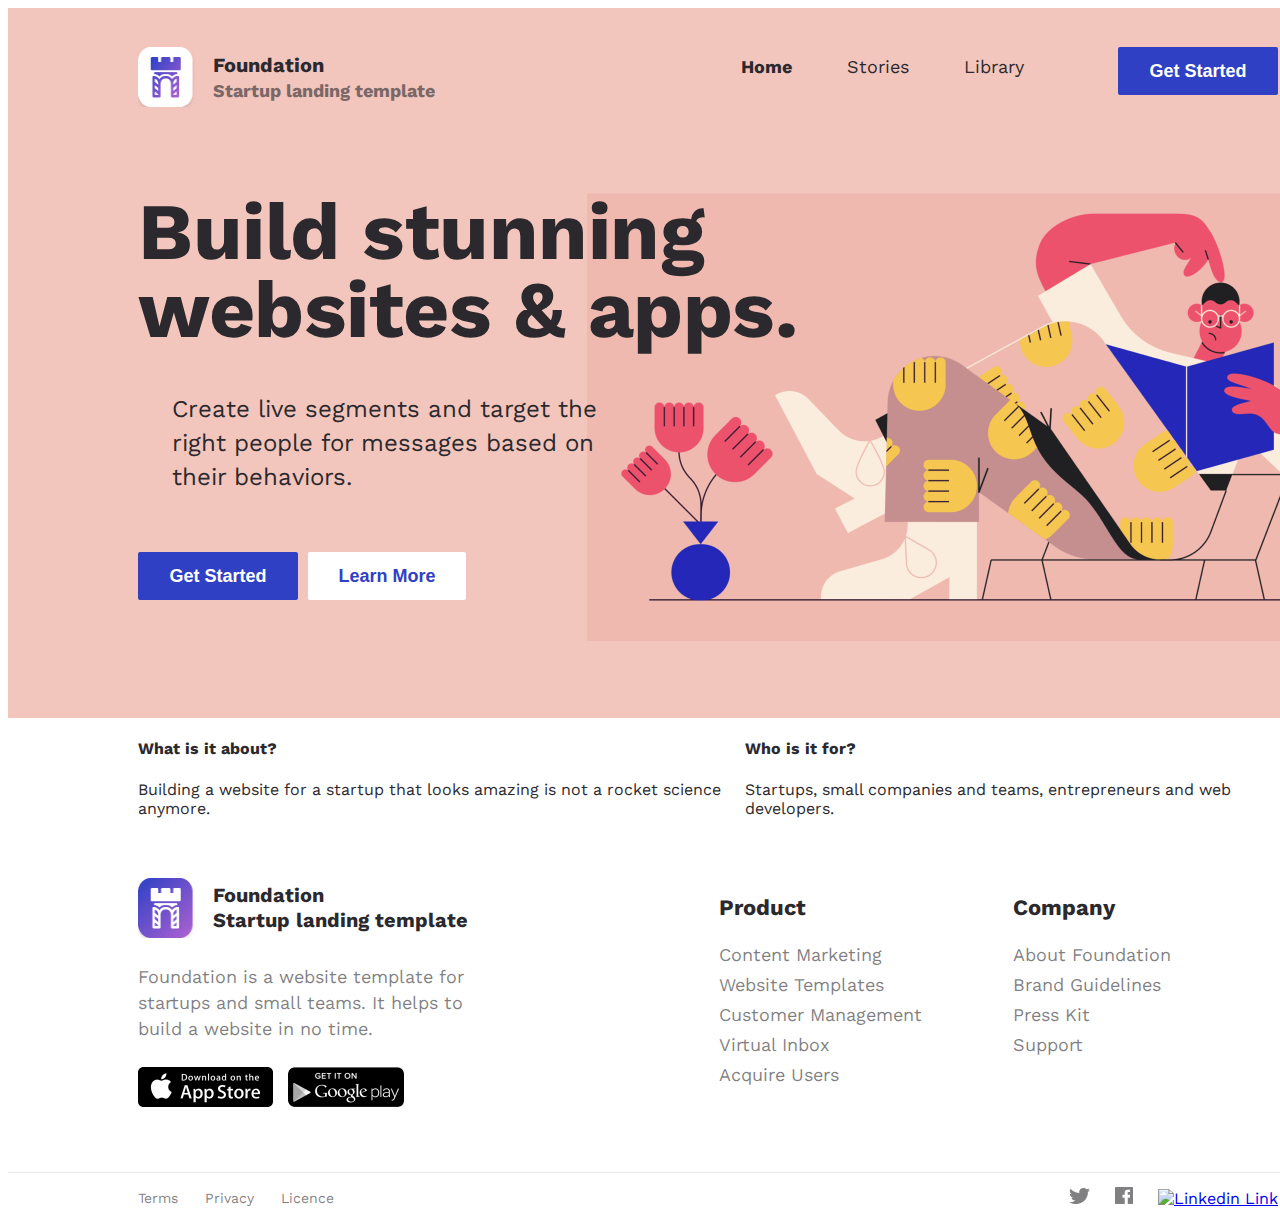
==== Website-project/index.html @ a0cc5505 "t1" ====
<!DOCTYPE html>
<html lang="en">
<head>
    <meta charset="UTF-8">
    <meta name="viewport" content="width=device-width, initial-scale=1.0">
    <link href="https://fonts.googleapis.com/css2?family=Work+Sans:wght@400;700&display=swap" rel="stylesheet">
    <link rel="stylesheet" href="https://cdnjs.cloudflare.com/ajax/libs/normalize/8.0.1/normalize.min.css" integrity="sha512-NhSC1YmyruXifcj/KFRWoC561YpHpc5Jtzgvbuzx5VozKpWvQ+4nXhPdFgmx8xqexRcpAglTj9sIBWINXa8x5w==" crossorigin="anonymous" referrerpolicy="no-referrer" />
    <link rel="stylesheet" href="styles/styles.css"/>
    <link rel="stylesheet" href="styles/header.css">
    <link rel="stylesheet" href="styles/footer.css">
    <link rel="stylesheet" href="styles/headline.css">
    <link rel="stylesheet" href="styles/common.css">
    <link rel="stylesheet" href="styles/about.css">
    <title>Document</title>
</head>
<body>
    <div class="page">
        <div class="top-section">
            <header class="header">
                <div class="logo">
            <img class="logo__image" src="img/icon.png" alt="logo">
            <div class="logo__text">
                <div class="logo__name">Foundation</div>
                <div class="logo__description">Startup landing template</div>
            </div>
        </div>
        <nav class="navigation">
                <a href="#" class="navigation__item navigation__item_selected">Home</a>
                <a href="#" class="navigation__item">Stories</a>
                <a href="#" class="navigation__item">Library<i class="navigation__arrow"></i></a>         
            </nav>
            <button class="actione-button">Get Started</button>
        </header>

        <!-- Headline -->

        <section class="headline">
            <div class="headline__content">
                <h1 class="headline__title">Build stunning websites & apps.</h1>
                <p class="headline__description">Create live segments and target the right people for messages based on their behaviors.</p>
                <div class="headline__actions">
                    <button class="actione-button">Get Started</button>
                    <button class="headline__learn-more-btn">Learn More</button>
                </div>
            </div>
        <img class="headline__banner" src="img/ouch.png" alt="Headline Banner">
        </section>
        </div>

        <!-- About -->

        <section class="about">
            <article class="article">
                <h4 class="article__title">What is it about?</h4>
                <p class="article__text"> Building a website for a startup that looks amazing is not a rocket science anymore.</p>
            </article>     
            <article class="article">
                <h4 class="article__title">Who is it for?</h4>
                <p class="article__text"> Startups, small companies and teams, entrepreneurs and web developers.</p>
            </article>
        </section>

        <!-- Footer -->

        <footer class="footer">
            <div class="footer-navigation">
                <div class="about-company">
                    <div class="logo">
                        <img class="logo__image" src="img/icon-dark.png" alt="logo">
                        <div class="logo__text">
                            <div class="logo__name">Foundation</div>
                            <div class="logo__discription">Startup landing template</div>
                        </div>
                    </div>
                    <p class="footer__description">Foundation is a website template for startups and small teams. It 
                        helps to build a website in no time.</p>
                        <div class="downloads">
                            <img class="downloads__item" src="img/app-store.png" alt="Appel Store Download">
                            <img src="img/google-play.png" alt="Google Play Store Downloads">
                        </div>
                </div>
                <div class="additional-navigation">
                    <div class="additional-navigation__column nav-links">
                        <h3 class="nav-links__title">Product</h3>
                        <ul class="nav-links__list">
                            <li class="nav-links__list-item">Content Marketing</li>
                            <li class="nav-links__list-item">Website Templates</li>
                            <li class="nav-links__list-item">Customer Management</li>
                            <li class="nav-links__list-item">Virtual Inbox</li>
                            <li class="nav-links__list-item">Acquire Users</li>
                        </ul>
                    </div>                    
                    <div class=" nav-links">
                        <h3 class="nav-links__title">Company</h3>
                        <ul class="nav-links__list">
                            <li class="nav-links__list-item">About Foundation</li>
                            <li class="nav-links__list-item">Brand Guidelines</li>
                            <li class="nav-links__list-item">Press Kit</li>
                            <li class="nav-links__list-item">Support</li>
                        </ul>
                    </div>
                </div>
            </div>
            <div class="footer__line"></div>
            <div class="footer-links">
                <nav class="terms">
                    <a href="#" class="terms__items">Terms</a>
                    <a href="#" class="terms__items">Privacy</a>
                    <a href="#" class="terms__items">Licence</a>
                </nav>
                <div class="social-links">
                    <a class="social-links__item" href="https://twitter.com" target="_blank"><img src="img/social-twitter.png" alt="Twitter Link"></a>
                    <a class="social-links__item" href="https://facebook.com" target="_blank"><img src="img/social-fb.png" alt="Facebook Link"></a>
                    <a class="social-links__item" href="https://linkedin.com" target="_blank"><img src="img/social-linkedin.png" alt="Linkedin Link"></a>
                </div>
            </div>
        </footer>
    </div>
</body>
</html>
---- Website-project/styles/styles.css ----
* {
    box-sizing: border-box;
}
html {
    font-size: 16px;
    font-family: 'Work Sans', sans-serif;
    color: #2B292D;
}

.page {
    width: 1400px;
    margin: auto;
    min-height: 100vh;
    display: flex;
    flex-direction: column;
}
---- Website-project/styles/header.css ----
.header {
    width: 1140px;
    height: 62px;
    margin: auto;
    display: flex;
}



.navigation {
    margin-left: auto;
    margin-top: 7px;
    margin-right: 75px;
}
.navigation__item {
    color: #2B292D;
    text-decoration: none;
    line-height: 25px;
    font-size: 18px;
    margin-right: 50px;
}
.navigation__item_selected {
    font-weight: 700;
}

.navigation__item:last-child {
    margin-right: 0;
}
.navigation__item:last-child {
    margin-right: 0;
}

.navigation__arrow {
    display: inline-block;
    height: 5px;
    width: 8px;
    background-image: url(img/arrow.png);
    margin-left: 11px;

}

.logo {
    display: flex;
}
.logo__image {
    width: 60px;
    height: 60px;
    margin-right: 15px;
}
.logo__text {
    font-size: 20px;
    line-height: 25px;
    font-weight: 700;
}
.logo__description {
    font-size: 18px;
    line-height: 25px;
    color: #2B292D;
    opacity: 0.6;
}

.logo__text {
    display: flex;
    flex-direction: column;
    justify-content: center;
}

.top-section {
    background-color: #F3C6BD;
    padding-top: 39px;
}
---- Website-project/styles/footer.css ----
.footer {
    margin-top: auto;
    display: flex;
    flex-direction: column;
}

.about-company {
    margin-top: 44px;
}

.footer__description {
    line-height: 26px;
    font-size: 18px;
    width: 360px;
    margin-top: 26px;
    color: rgba(43, 41, 45, 0.6);
}

.footer-navigation {
    width: 1140px;
    margin: 0 auto;
    height: 338px;
    display: flex;

}

.downloads {
    margin-top: 25px;
}
.downloads__item {
    margin-right: 10px;
}

.additional-navigation {
    margin-top: 60px;
    margin-left: auto;
    display: flex;
}

.additional-navigation__column {
    margin-right: 29px;
}

.nav-links {
    width: 265px;
}

.nav-links__title {
    font-weight: bold;
    font-size: 22px;
    line-height: 28px;
    color: #2B292D;
    margin: 0;
}

.nav-links__list {
    list-style-type: none;
    font-size: 18px;
    line-height: 30px;
    color: rgba(43, 41, 45, 0.6);
    padding: 0;
    margin: 0;
    margin-top: 18px;
}

.footer__line {
    border-top: 1px solid #2B292D;
    width: 100%;
    opacity: 0.1;
    margin: 0;
}

.footer-links {
    width: 1140px;
    height: 50px;
    margin: 0 auto;
    display: flex;
    align-items: center;
}

.terms {
    line-height: 50px;
    font-size: 14px;
    
}

.terms__items {
    text-decoration: none;
    color: rgba(43, 41, 45, 0.6);
    margin-right: 22px;
} 

.social-links {
    margin-left: auto;
}

.social-links__item {
    margin-left: 20px;
}
---- Website-project/styles/headline.css ----
.headline {
    position: relative;
    width: 1140px;
    margin: auto;
    margin-top: 84px;
    display: flex;
    padding-bottom: 77px;
}

.headline__content {
    position: absolute;
    z-index: 1;
}

.headline__banner {
    position: relative;
    right: -105px;
    top: 0;
    width: 796px;
    height: 448px;
    margin-left: auto;
}

.headline__title {
    width: 754px;
    height: 165px;
    font-weight: bold;
    font-size: 80px;
    line-height: 78px;
    letter-spacing: -0.5px;
    z-index: 1;
    margin: 0;
}

.headline__description {
    margin: 34px;
    margin-bottom: 0;
    height: 102px;
    width: 456px;
    font-size: 24px;
    line-height: 34px;
    z-index: 1;
    /* margin-left: 0; */
}

.headline__actions {
    margin-top: 58px;
    display: flex;

}
.headline__learn-more-btn {
    margin-left: 10px;
    background-color: #fff;
    color: #3040C4;
    width: 158px;
    height: 48px;
    font-size: 18px;
    font-weight: 700;
    border-radius: 2px;
    border: none;
}
---- Website-project/styles/common.css ----
.actione-button {
    background-color: #3040C4;
    color: #fff;
    width: 160px;
    height: 48px;
    font-size: 18px;
    font-weight: 700;
    border-radius: 2px;
    border: none;
}
---- Website-project/styles/about.css ----
.about {
    width: 1140px;
    margin: auto;
    display: flex;
}
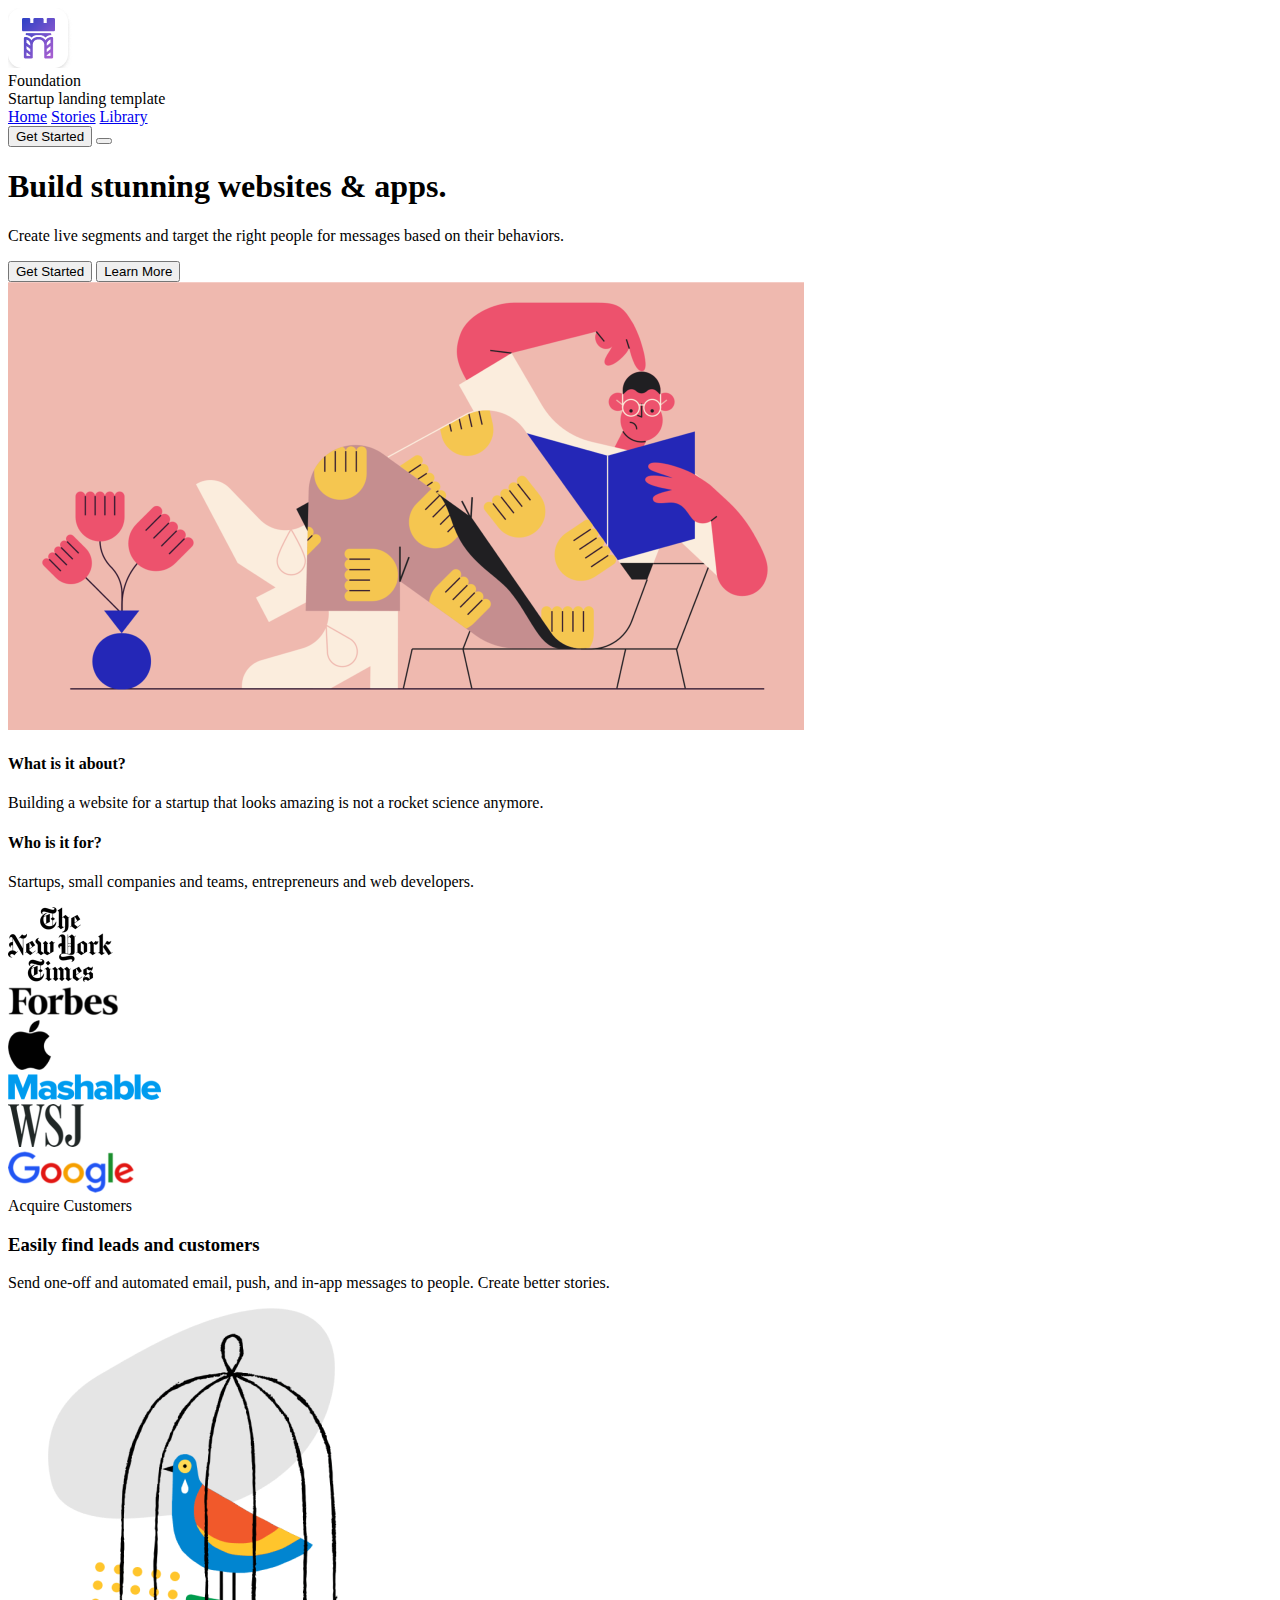
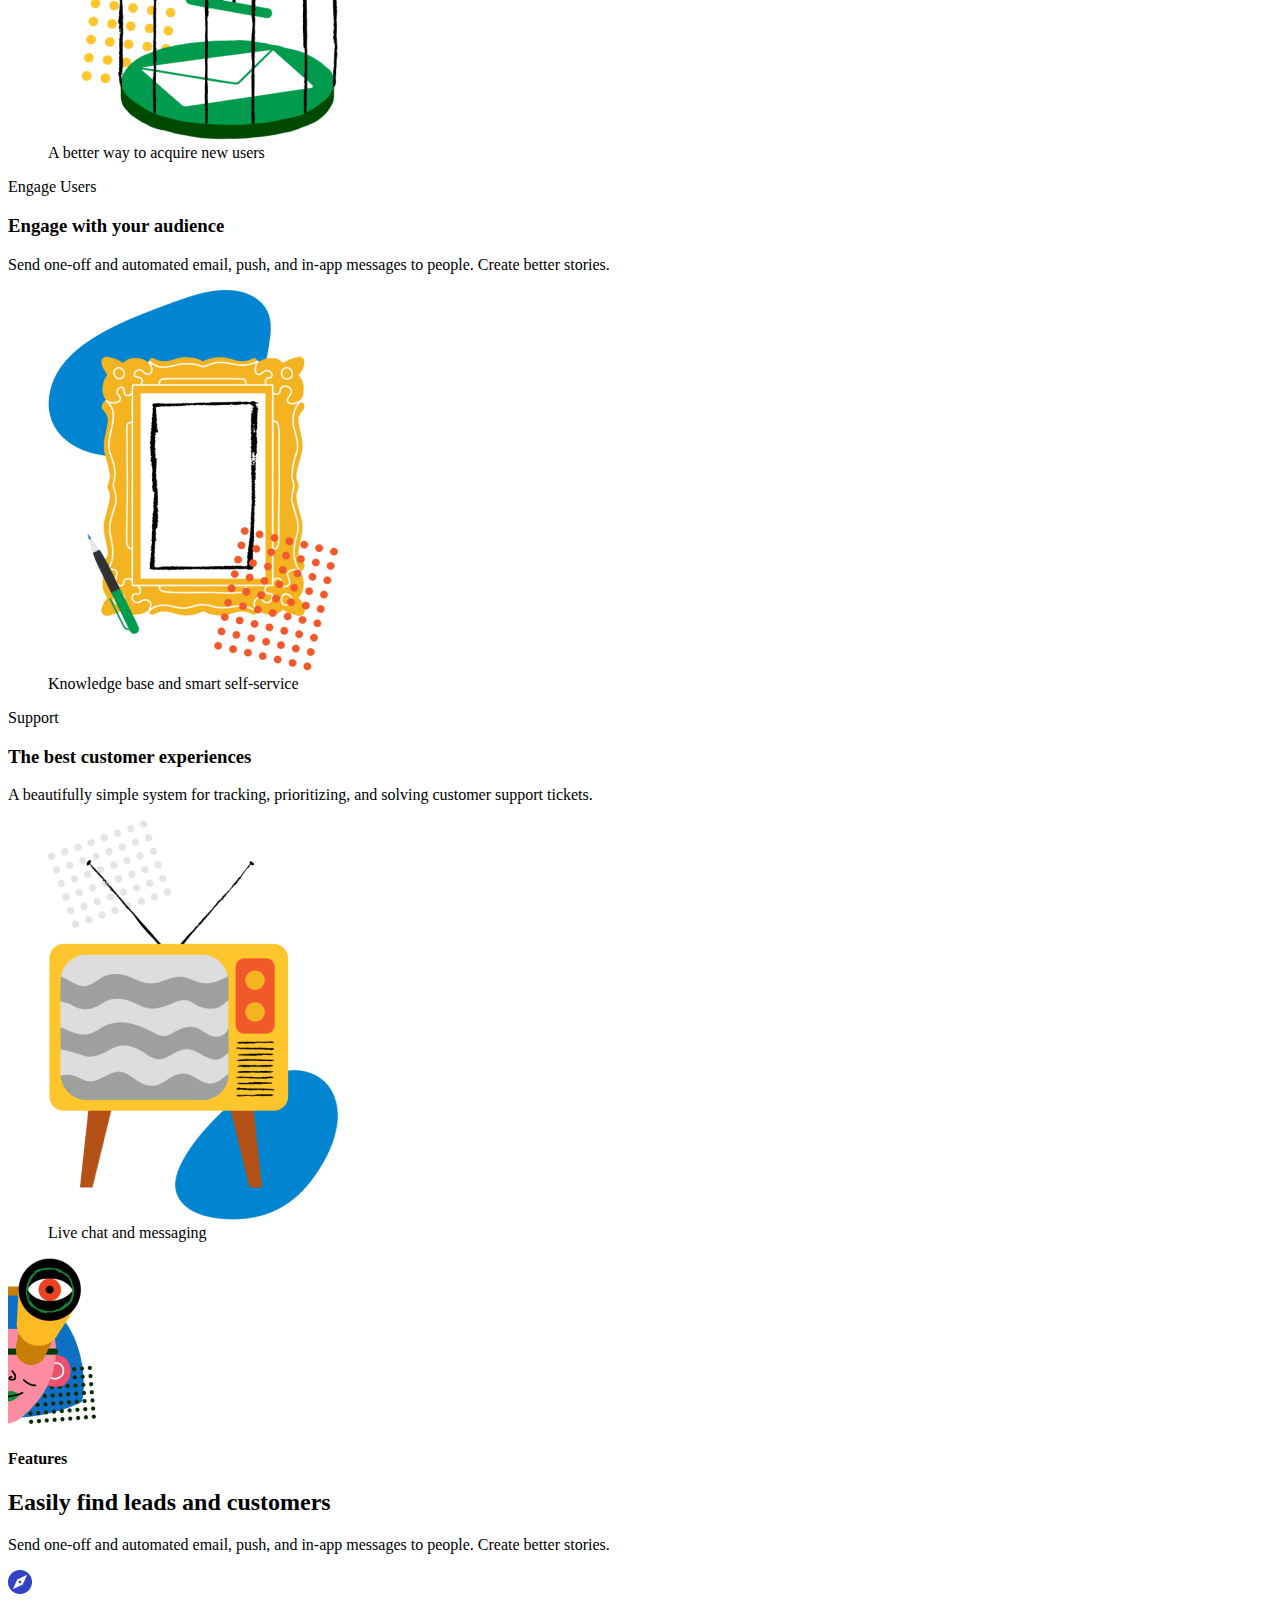
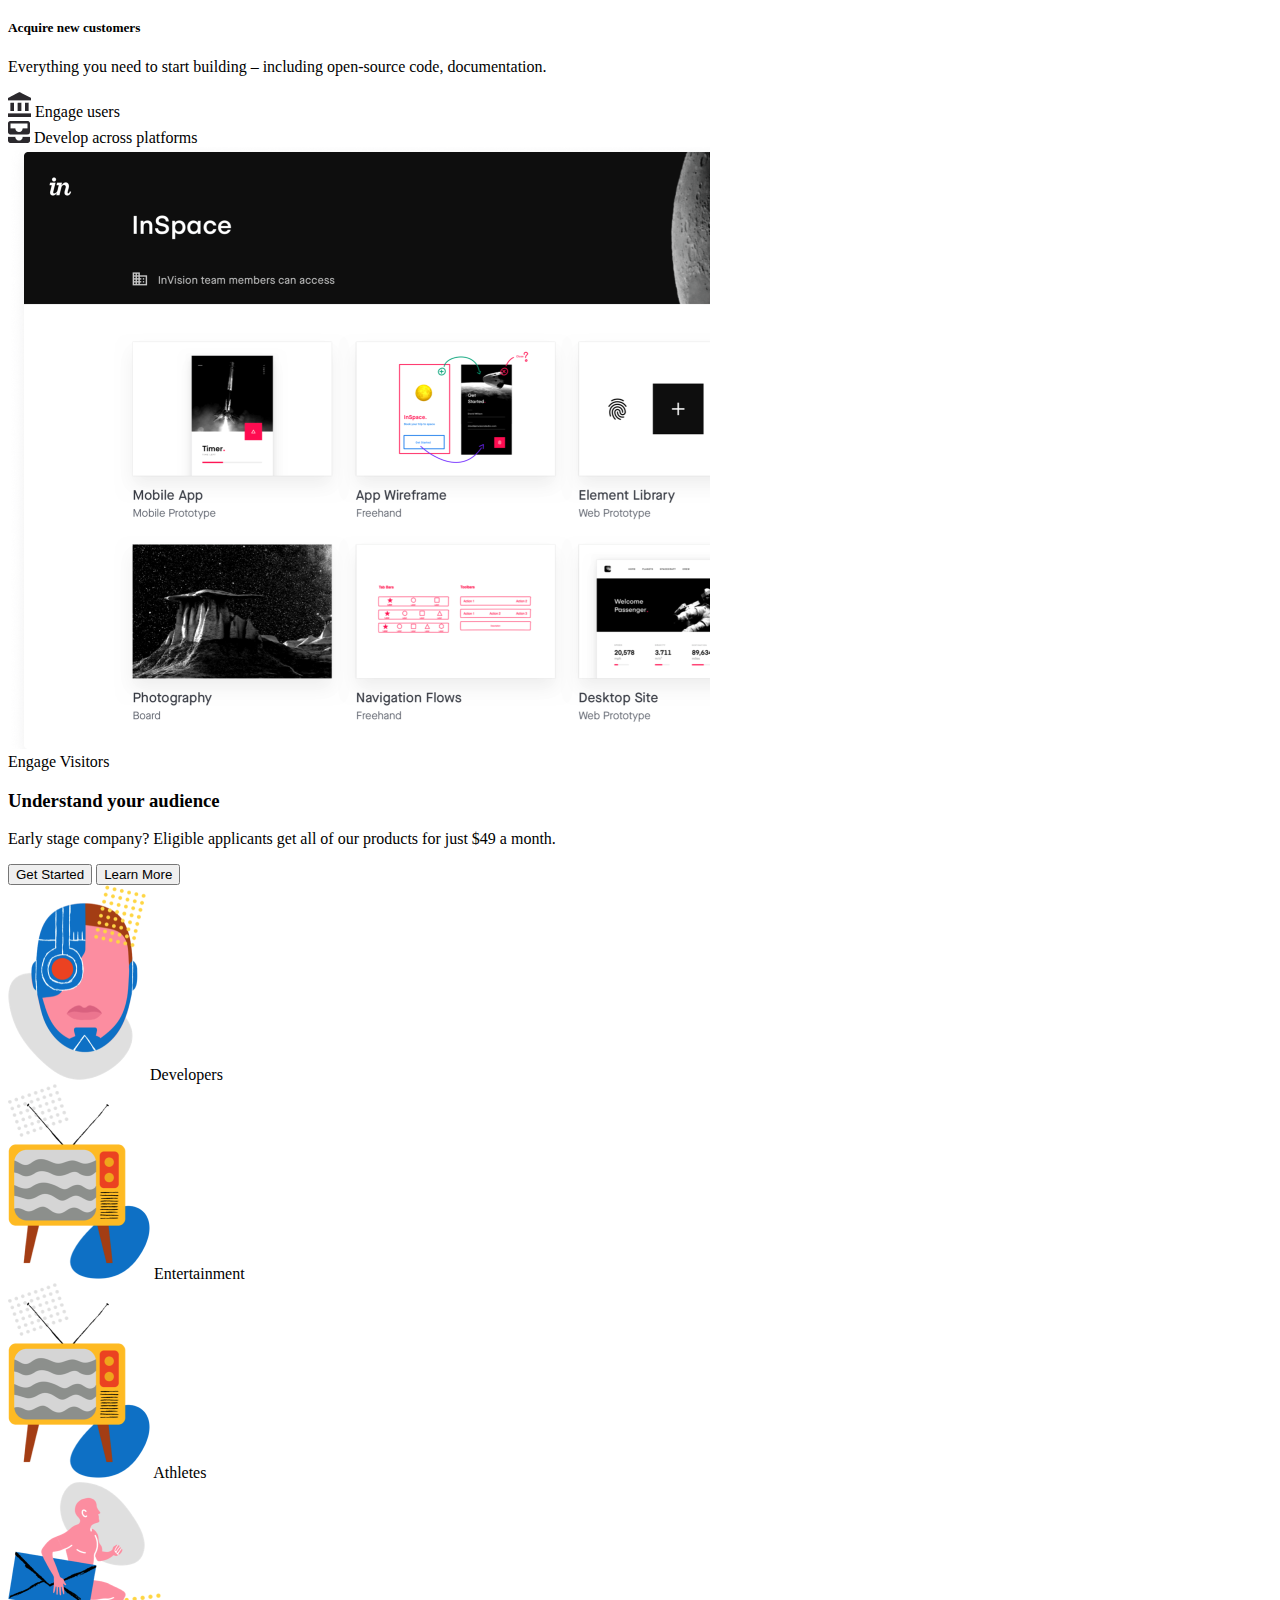
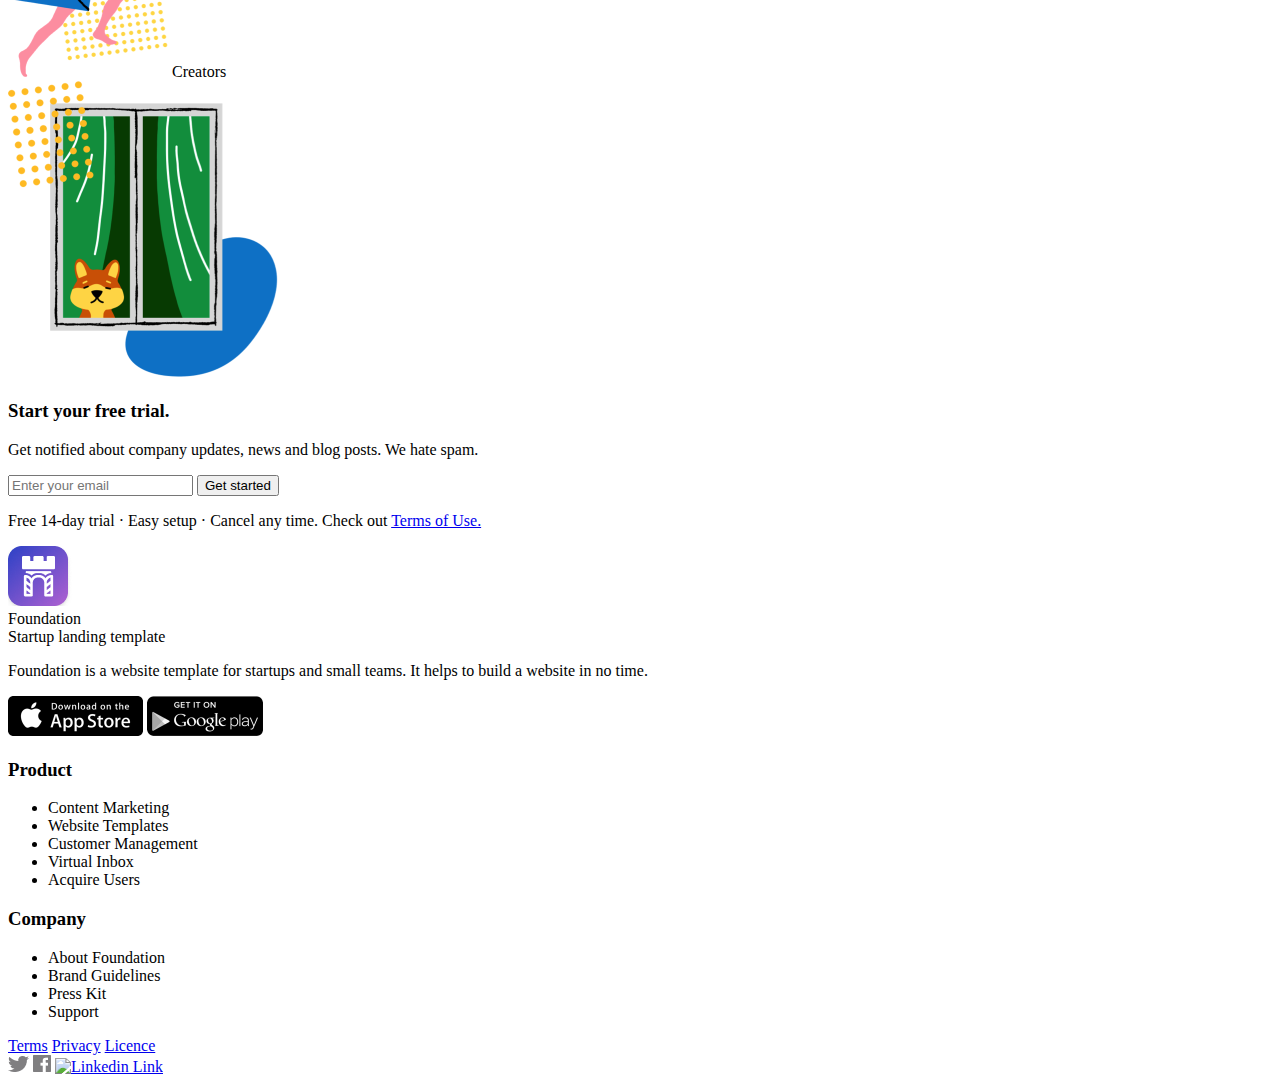
==== commit cd6116ac: "t1" ====
--- a/Website-project/index.html
+++ b/Website-project/index.html
@@ -1,120 +1,410 @@
 <!DOCTYPE html>
 <html lang="en">
-<head>
-    <meta charset="UTF-8">
-    <meta name="viewport" content="width=device-width, initial-scale=1.0">
-    <link href="https://fonts.googleapis.com/css2?family=Work+Sans:wght@400;700&display=swap" rel="stylesheet">
-    <link rel="stylesheet" href="https://cdnjs.cloudflare.com/ajax/libs/normalize/8.0.1/normalize.min.css" integrity="sha512-NhSC1YmyruXifcj/KFRWoC561YpHpc5Jtzgvbuzx5VozKpWvQ+4nXhPdFgmx8xqexRcpAglTj9sIBWINXa8x5w==" crossorigin="anonymous" referrerpolicy="no-referrer" />
-    <link rel="stylesheet" href="styles/styles.css"/>
-    <link rel="stylesheet" href="styles/header.css">
-    <link rel="stylesheet" href="styles/footer.css">
-    <link rel="stylesheet" href="styles/headline.css">
-    <link rel="stylesheet" href="styles/common.css">
-    <link rel="stylesheet" href="styles/about.css">
+  <head>
+    <meta charset="UTF-8" />
+    <meta name="viewport" content="width=device-width, initial-scale=1.0" />
+    <link
+      href="https://fonts.googleapis.com/css2?family=Work+Sans:wght@400;700&display=swap"
+      rel="stylesheet"
+    />
+    <link
+      rel="stylesheet"
+      href="https://cdnjs.cloudflare.com/ajax/libs/normalize/8.0.1/normalize.min.css"
+      integrity="sha512-NhSC1YmyruXifcj/KFRWoC561YpHpc5Jtzgvbuzx5VozKpWvQ+4nXhPdFgmx8xqexRcpAglTj9sIBWINXa8x5w=="
+      crossorigin="anonymous"
+      referrerpolicy="no-referrer"
+    />
+    <link rel="stylesheet" href="styles/styles.css" />
+    <link rel="stylesheet" href="styles/header.css" />
+    <link rel="stylesheet" href="styles/footer.css" />
+    <link rel="stylesheet" href="styles/headline.css" />
+    <link rel="stylesheet" href="styles/common.css" />
+    <link rel="stylesheet" href="styles/about.css" />
+    <link rel="stylesheet" href="styles/customers.css">
+    <link rel="stylesheet" href="styles/features.css">
     <title>Document</title>
-</head>
-<body>
+  </head>
+  <body>
     <div class="page">
-        <div class="top-section">
-            <header class="header">
-                <div class="logo">
-            <img class="logo__image" src="img/icon.png" alt="logo">
+      <div class="top-section">
+        <header class="header">
+          <div class="logo">
+            <img class="logo__image" src="img/icon.png" alt="logo" />
             <div class="logo__text">
+              <div class="logo__name">Foundation</div>
+              <div class="logo__description">Startup landing template</div>
+            </div>
+          </div>
+          <nav class="navigation">
+            <a href="#" class="navigation__item navigation__item_selected"
+              >Home</a
+            >
+            <a href="#" class="navigation__item">Stories</a>
+            <a href="#" class="navigation__item"
+              >Library<i class="navigation__arrow"></i
+            ></a>
+          </nav>
+          <button class="actione-button header__button">Get Started</button>
+          <button class="header__menu-button">
+            <span class="header__menu-icon"></span>
+          </button>
+        </header>
+
+        <!-- Headline -->
+
+        <section class="headline">
+          <div class="headline__content">
+            <h1 class="headline__title">Build stunning websites & apps.</h1>
+            <p class="headline__description">
+              Create live segments and target the right people for messages
+              based on their behaviors.
+            </p>
+            <div class="headline__actions">
+              <button class="actione-button headline__action-btn">
+                Get Started
+              </button>
+              <button class="headline__learn-more-btn headline__action-btn">
+                Learn More
+              </button>
+            </div>
+          </div>
+          <img
+            class="headline__banner"
+            src="img/ouch.png"
+            alt="Headline Banner"
+          />
+        </section>
+      </div>
+
+      <!-- About -->
+
+      <section class="about">
+        <article class="article">
+          <h4 class="article__title">What is it about?</h4>
+          <p class="article__text">
+            Building a website for a startup that looks amazing is not a rocket
+            science anymore.
+          </p>
+        </article>
+        <article class="article">
+          <h4 class="article__title">Who is it for?</h4>
+          <p class="article__text">
+            Startups, small companies and teams, entrepreneurs and web
+            developers.
+          </p>
+        </article>
+      </section>
+
+      <!-- Customers -->
+
+      <section class="customers">
+        <div class="customers__row">
+          <div class="customers__item">
+            <img
+              class="customers__logo"
+              src="img/logo-nyt.png"
+              alt="New York Times Logo"
+            />
+          </div>
+          <div class="customers__item">
+            <img
+              class="customers__logo"
+              src="img/logo-forbes.png"
+              alt="Forbes Logo"
+            />
+          </div>
+          <div class="customers__item">
+            <img
+              class="customers__logo"
+              src="img/logo-apple.png"
+              alt="Apple Logo"
+            />
+          </div>
+        </div>
+        <div class="customers__row">
+          <div class="customers__item">
+            <img
+              class="customers__logo"
+              src="img/logo-mashable.png"
+              alt="Mashable Logo"
+            />
+          </div>
+          <div class="customers__item">
+            <img
+              class="customers__logo"
+              src="img/logo-wsj.png"
+              alt="WSJ Logo"
+            />
+          </div>
+          <div class="customers__item">
+            <img
+              class="customers__logo"
+              src="img/logo-google.png"
+              alt="Google Logo"
+            />
+          </div>
+        </div>
+      </section>
+
+
+      <!-- FEATURES MOBILE -->
+
+      <section class="tips">
+        <div class="tip">
+          <span class="tip__subtitle">Acquire Customers</span>
+          <h3 class="tip__title">Easily find leads and customers</h3>
+          <p class="tip__description">
+            Send one-off and automated email, push, and in-app messages to people. Create better
+            stories.
+          </p>
+          <figure class="tip__decoration">
+            <img
+              class="tip__image-caption"
+              src="img/bird.png"
+              alt="Asquire Customer"
+            />
+            <figcaption class="tip__image-caption">A better way to acquire new users</figcaption>
+          </figure>
+        </div>
+        <div class="tip">
+          <span class="tip__subtitle">Engage Users</span>
+          <h3 class="tip__title">Engage with your audience</h3>
+          <p class="tip__description">
+            Send one-off and automated email, push, and in-app messages to people. Create better
+            stories.
+          </p>
+          <figure class="tip__decoration">
+            <img
+              class="tip__image-caption"
+              src="img/mirror.png"
+              alt="Engage Users"
+            />
+            <figcaption class="tip__image-caption">
+              Knowledge base and smart self-service
+            </figcaption>
+          </figure>
+        </div>
+        <div class="tip">
+          <span class="tip__subtitle">Support</span>
+          <h3 class="tip__title">The best customer experiences</h3>
+          <p class="tip__description">
+            A beautifully simple system for tracking, prioritizing, and solving customer support
+            tickets.
+          </p>
+          <figure class="tip__decoration">
+            <img
+              class="tip__image-caption"
+              src="img/tv.png"
+              alt="Support"
+            />
+            <figcaption class="tip__image-caption">Live chat and messaging</figcaption>
+          </figure>
+        </div>
+      </section>
+
+      <!-- FEATURES DESCTOP -->
+
+      <section class="features">
+        <img
+          class="features__left-decoration"
+          src="img/ouch7.png"
+          alt="Half Hidden Head"
+        />
+        <div class="features__content">
+          <div class="features__column">
+            <h4 class="features__subtitle">Features</h4>
+            <h2 class="features__title">Easily find leads and customers</h2>
+            <p class="features__description">
+              Send one-off and automated email, push, and in-app messages to people. Create better
+              stories.
+            </p>
+            <div class="features__advantage-header">
+              <img
+                src="img/Icon2.png"
+                alt="Compas"
+              />
+              <h5 class="features__advantage-title">Acquire new customers</h5>
+            </div>
+            <p class="features__advantage-description">
+              Everything you need to start building – including open-source code, documentation.
+            </p>
+            <div class="features__advantage-item">
+              <img
+                src="img/Icon1.png"
+                alt="Icon building"
+              />
+              <span class="features__advantage-item-text">Engage users</span>
+            </div>
+            <div class="features__advantage-item">
+              <img
+                src="img/Icon3.png"
+                alt="Icon bucket"
+              />
+              <span class="features__advantage-item-text">Develop across platforms</span>
+            </div>
+          </div>
+        </div>
+        <img
+          class="features__banner"
+          src="img/Invision Screen.png"
+          alt="Invision Screen"
+        />
+      </section>
+
+     <!-- AUDIENCE -->
+
+     <section class="audience">
+        <div class="audience__info">
+          <span class="audience__subtitle">Engage Visitors</span>
+          <h3 class="audience__title">Understand your audience</h3>
+          <p class="audience__description">
+            Early stage company? Eligible applicants get all of our products for just $49 a month.
+          </p>
+          <div class="audience__actions">
+            <button class="audience__button action-button">Get Started</button>
+            <button class="audience__action-button">Learn More</button>
+          </div>
+        </div>
+        <div class="user-gallery">
+          <div class="user-card">
+            <img
+              class="user-card__image"
+              src="img/ouch3.png"
+              alt="Robot"
+            />
+            <span class="user-card__name">Developers</span>
+          </div>
+          <div class="user-card">
+            <img
+              class="user-card__image"
+              src="img/ouch4.png"
+              alt="TV"
+            />
+            <span class="user-card__name">Entertainment</span>
+          </div>
+          <div class="user-card">
+            <img
+              class="user-card__image"
+              src="img/ouch4.png"
+              alt="Man"
+            />
+            <span class="user-card__name">Athletes</span>
+          </div>
+          <div class="user-card">
+            <img
+              class="user-card__image"
+              src="img/ouch5.png"
+              alt="Lamp"
+            />
+            <span class="user-card__name">Creators</span>
+          </div>
+        </div>
+      </section>
+
+     <!-- Order -->
+
+     <section class="order">
+        <img
+          class="order__illustration"
+          src="img/ouch2.png"
+          alt="Window"
+        />
+        <div class="order__details">
+          <h3 class="order__title">Start your free trial.</h3>
+          <p class="order__text">
+            Get notified about company updates, news and blog posts. We hate spam.
+          </p>
+          <form class="order__form">
+            <input class="order__email" type="email" placeholder="Enter your email" />
+            <button class="order__button action-button">Get started</button>
+          </form>
+          <p class="order__terms">
+            Free 14-day trial · Easy setup · Cancel any time. Check out
+            <a href="#" class="order__terms-link">Terms of Use.</a>
+          </p>
+        </div>
+      </section>
+
+
+      <!-- Footer -->
+
+      <footer class="footer">
+        <div class="footer-navigation">
+          <div class="about-company">
+            <div class="logo">
+              <img class="logo__image" src="img/icon-dark.png" alt="logo" />
+              <div class="logo__text">
                 <div class="logo__name">Foundation</div>
-                <div class="logo__description">Startup landing template</div>
-            </div>
-        </div>
-        <nav class="navigation">
-                <a href="#" class="navigation__item navigation__item_selected">Home</a>
-                <a href="#" class="navigation__item">Stories</a>
-                <a href="#" class="navigation__item">Library<i class="navigation__arrow"></i></a>         
-            </nav>
-            <button class="actione-button">Get Started</button>
-        </header>
-
-        <!-- Headline -->
-
-        <section class="headline">
-            <div class="headline__content">
-                <h1 class="headline__title">Build stunning websites & apps.</h1>
-                <p class="headline__description">Create live segments and target the right people for messages based on their behaviors.</p>
-                <div class="headline__actions">
-                    <button class="actione-button">Get Started</button>
-                    <button class="headline__learn-more-btn">Learn More</button>
-                </div>
-            </div>
-        <img class="headline__banner" src="img/ouch.png" alt="Headline Banner">
-        </section>
-        </div>
-
-        <!-- About -->
-
-        <section class="about">
-            <article class="article">
-                <h4 class="article__title">What is it about?</h4>
-                <p class="article__text"> Building a website for a startup that looks amazing is not a rocket science anymore.</p>
-            </article>     
-            <article class="article">
-                <h4 class="article__title">Who is it for?</h4>
-                <p class="article__text"> Startups, small companies and teams, entrepreneurs and web developers.</p>
-            </article>
-        </section>
-
-        <!-- Footer -->
-
-        <footer class="footer">
-            <div class="footer-navigation">
-                <div class="about-company">
-                    <div class="logo">
-                        <img class="logo__image" src="img/icon-dark.png" alt="logo">
-                        <div class="logo__text">
-                            <div class="logo__name">Foundation</div>
-                            <div class="logo__discription">Startup landing template</div>
-                        </div>
-                    </div>
-                    <p class="footer__description">Foundation is a website template for startups and small teams. It 
-                        helps to build a website in no time.</p>
-                        <div class="downloads">
-                            <img class="downloads__item" src="img/app-store.png" alt="Appel Store Download">
-                            <img src="img/google-play.png" alt="Google Play Store Downloads">
-                        </div>
-                </div>
-                <div class="additional-navigation">
-                    <div class="additional-navigation__column nav-links">
-                        <h3 class="nav-links__title">Product</h3>
-                        <ul class="nav-links__list">
-                            <li class="nav-links__list-item">Content Marketing</li>
-                            <li class="nav-links__list-item">Website Templates</li>
-                            <li class="nav-links__list-item">Customer Management</li>
-                            <li class="nav-links__list-item">Virtual Inbox</li>
-                            <li class="nav-links__list-item">Acquire Users</li>
-                        </ul>
-                    </div>                    
-                    <div class=" nav-links">
-                        <h3 class="nav-links__title">Company</h3>
-                        <ul class="nav-links__list">
-                            <li class="nav-links__list-item">About Foundation</li>
-                            <li class="nav-links__list-item">Brand Guidelines</li>
-                            <li class="nav-links__list-item">Press Kit</li>
-                            <li class="nav-links__list-item">Support</li>
-                        </ul>
-                    </div>
-                </div>
-            </div>
-            <div class="footer__line"></div>
-            <div class="footer-links">
-                <nav class="terms">
-                    <a href="#" class="terms__items">Terms</a>
-                    <a href="#" class="terms__items">Privacy</a>
-                    <a href="#" class="terms__items">Licence</a>
-                </nav>
-                <div class="social-links">
-                    <a class="social-links__item" href="https://twitter.com" target="_blank"><img src="img/social-twitter.png" alt="Twitter Link"></a>
-                    <a class="social-links__item" href="https://facebook.com" target="_blank"><img src="img/social-fb.png" alt="Facebook Link"></a>
-                    <a class="social-links__item" href="https://linkedin.com" target="_blank"><img src="img/social-linkedin.png" alt="Linkedin Link"></a>
-                </div>
-            </div>
-        </footer>
+                <div class="logo__discription">Startup landing template</div>
+              </div>
+            </div>
+            <p class="footer__description">
+              Foundation is a website template for startups and small teams. It
+              helps to build a website in no time.
+            </p>
+            <div class="downloads">
+              <img
+                class="downloads__item"
+                src="img/app-store.png"
+                alt="Appel Store Download"
+              />
+              <img
+                src="img/google-play.png"
+                alt="Google Play Store Downloads"
+              />
+            </div>
+          </div>
+          <div class="additional-navigation">
+            <div class="additional-navigation__column nav-links">
+              <h3 class="nav-links__title">Product</h3>
+              <ul class="nav-links__list">
+                <li class="nav-links__list-item">Content Marketing</li>
+                <li class="nav-links__list-item">Website Templates</li>
+                <li class="nav-links__list-item">Customer Management</li>
+                <li class="nav-links__list-item">Virtual Inbox</li>
+                <li class="nav-links__list-item">Acquire Users</li>
+              </ul>
+            </div>
+            <div class="nav-links">
+              <h3 class="nav-links__title">Company</h3>
+              <ul class="nav-links__list">
+                <li class="nav-links__list-item">About Foundation</li>
+                <li class="nav-links__list-item">Brand Guidelines</li>
+                <li class="nav-links__list-item">Press Kit</li>
+                <li class="nav-links__list-item">Support</li>
+              </ul>
+            </div>
+          </div>
+        </div>
+        <div class="footer__line"></div>
+        <div class="footer-links">
+          <nav class="terms">
+            <a href="#" class="terms__items">Terms</a>
+            <a href="#" class="terms__items">Privacy</a>
+            <a href="#" class="terms__items">Licence</a>
+          </nav>
+          <div class="social-links">
+            <a
+              class="social-links__item"
+              href="https://twitter.com"
+              target="_blank"
+              ><img src="img/social-twitter.png" alt="Twitter Link"
+            /></a>
+            <a
+              class="social-links__item"
+              href="https://facebook.com"
+              target="_blank"
+              ><img src="img/social-fb.png" alt="Facebook Link"
+            /></a>
+            <a
+              class="social-links__item"
+              href="https://linkedin.com"
+              target="_blank"
+              ><img src="img/social-linkedin.png" alt="Linkedin Link"
+            /></a>
+          </div>
+        </div>
+      </footer>
     </div>
-</body>
-</html>+  </body>
+</html>
